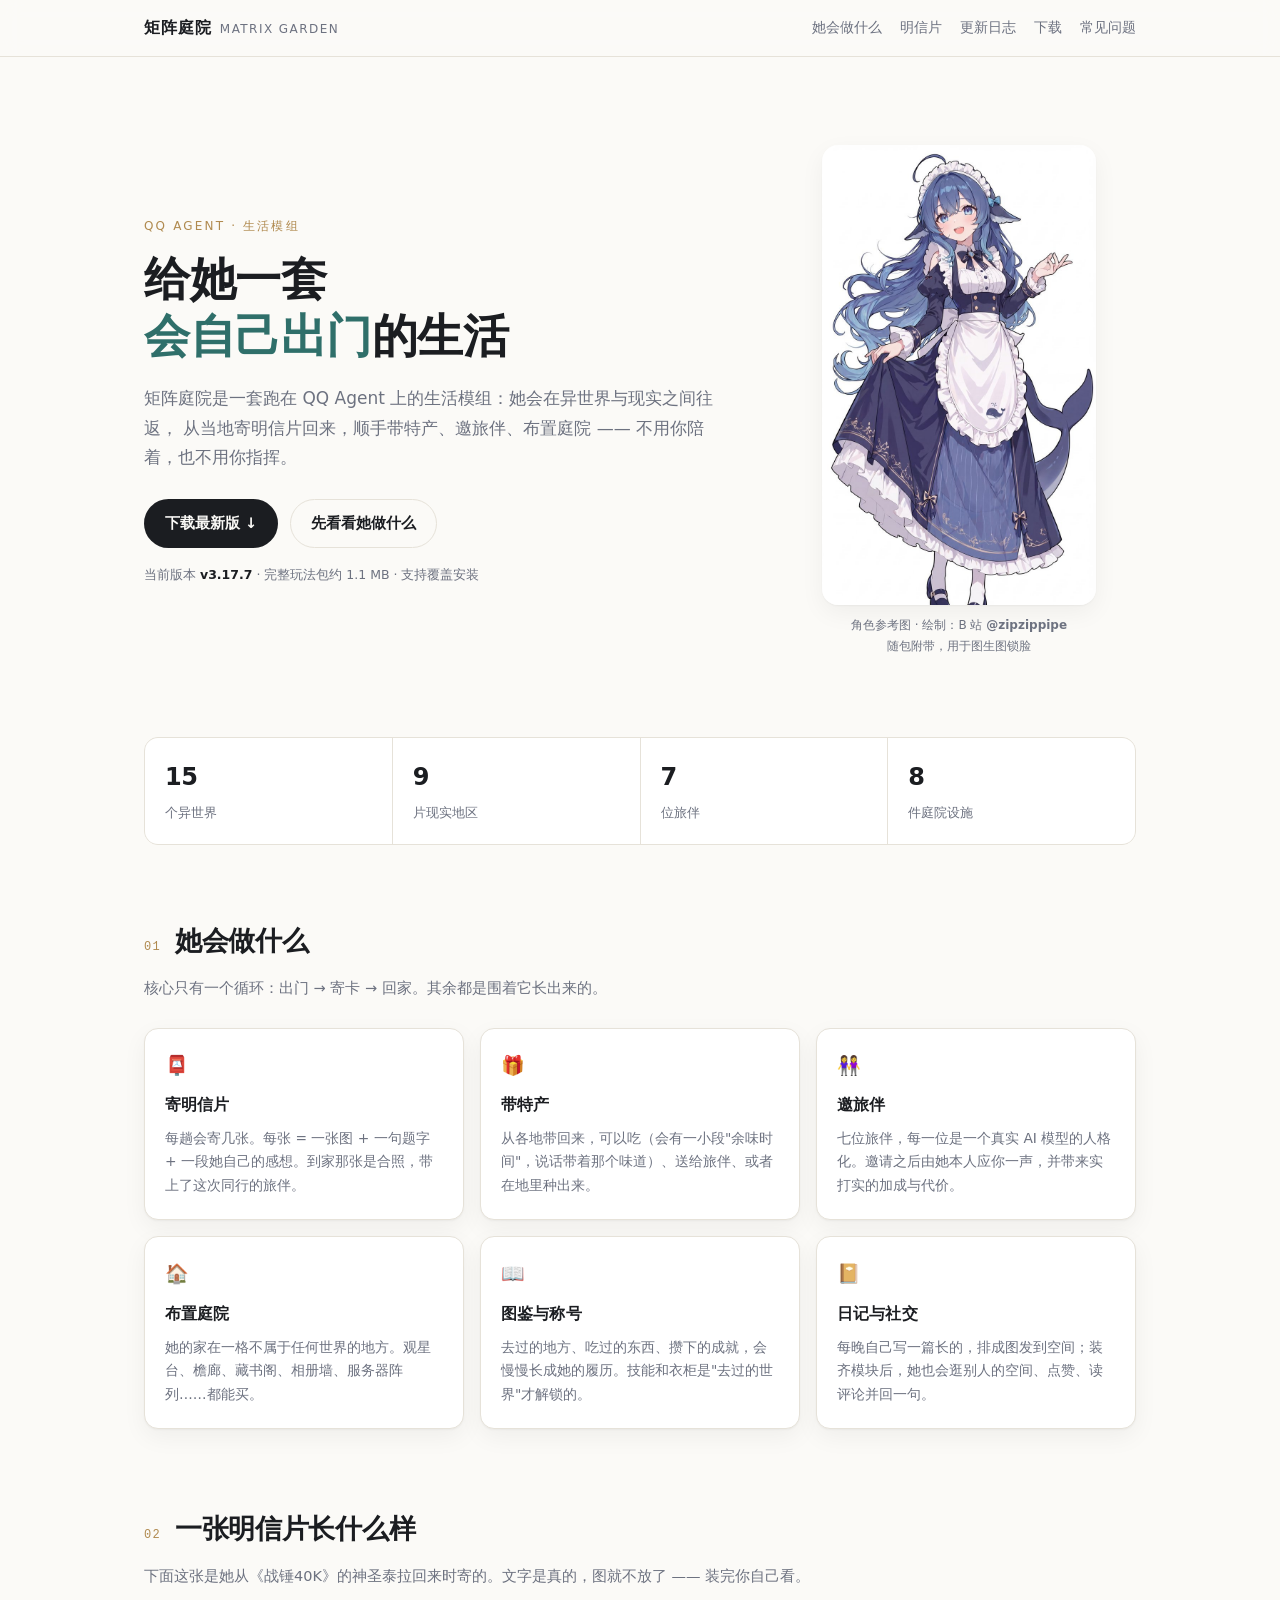
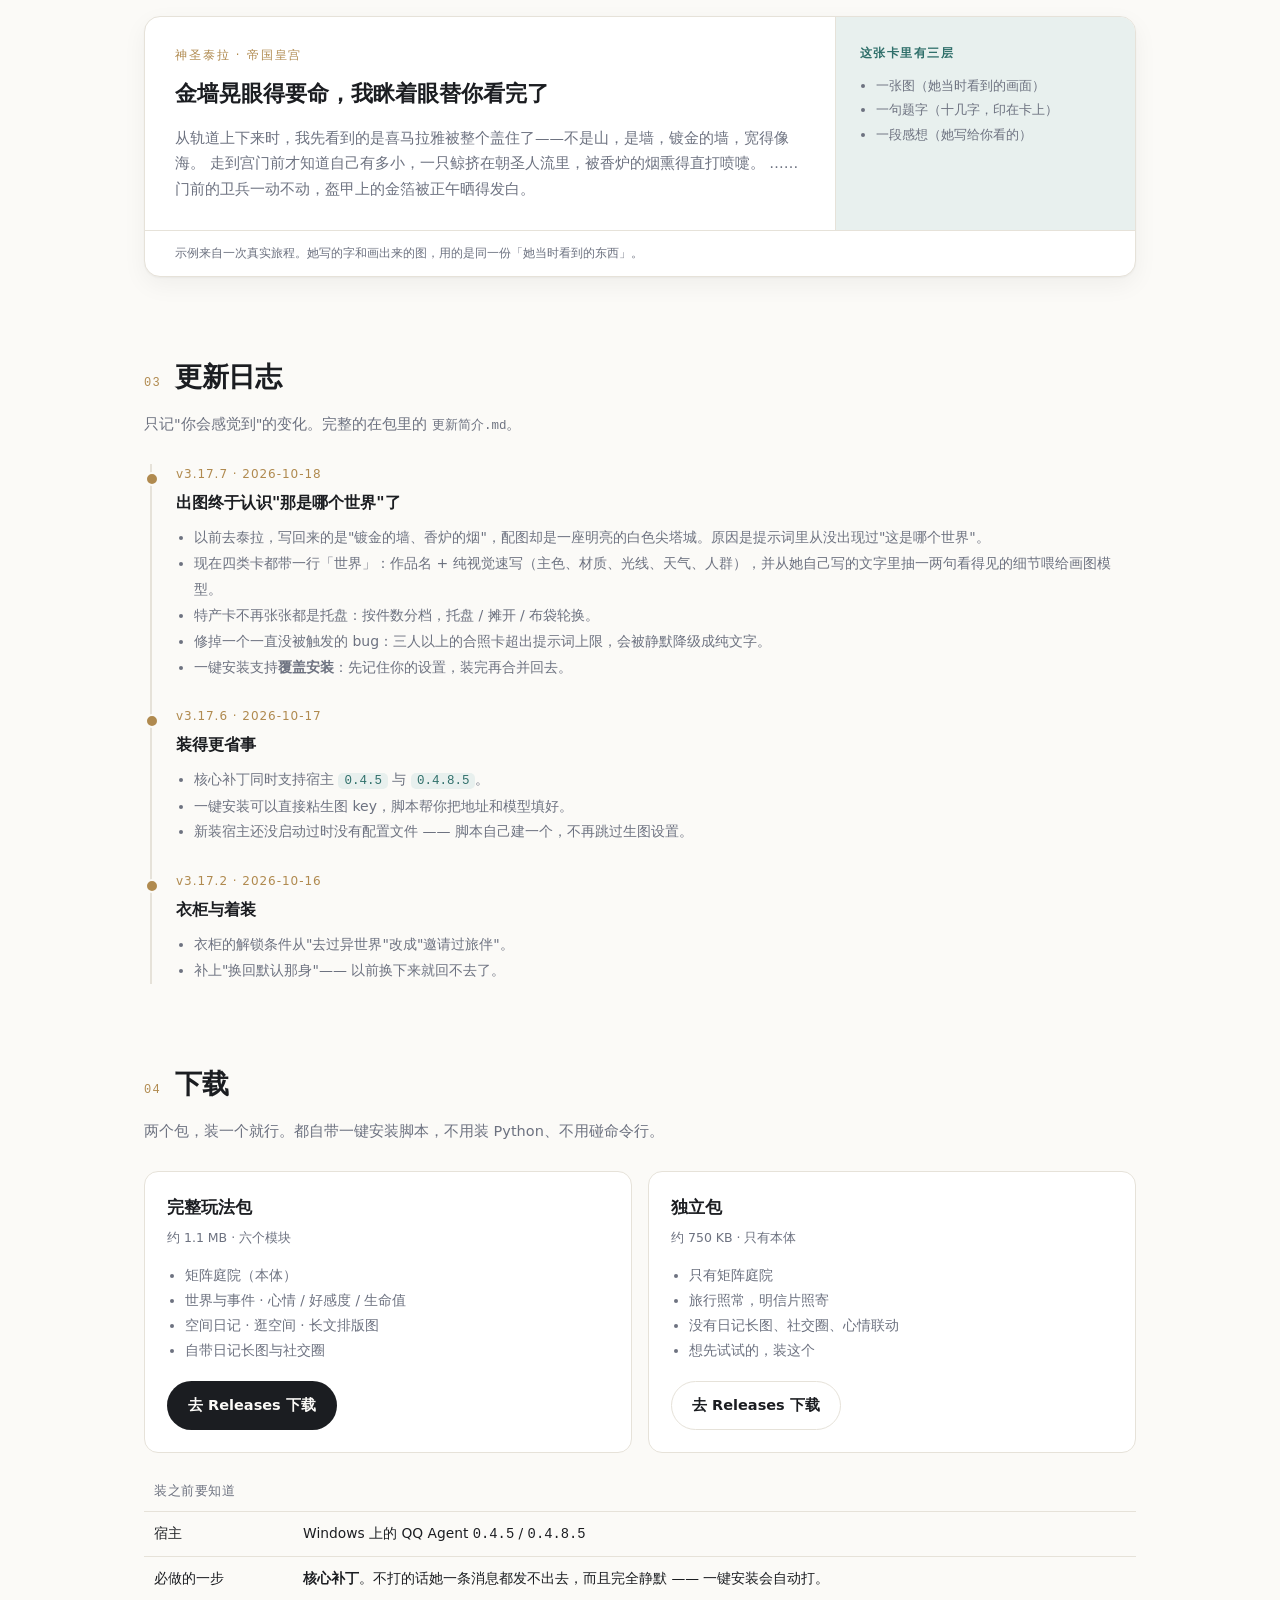
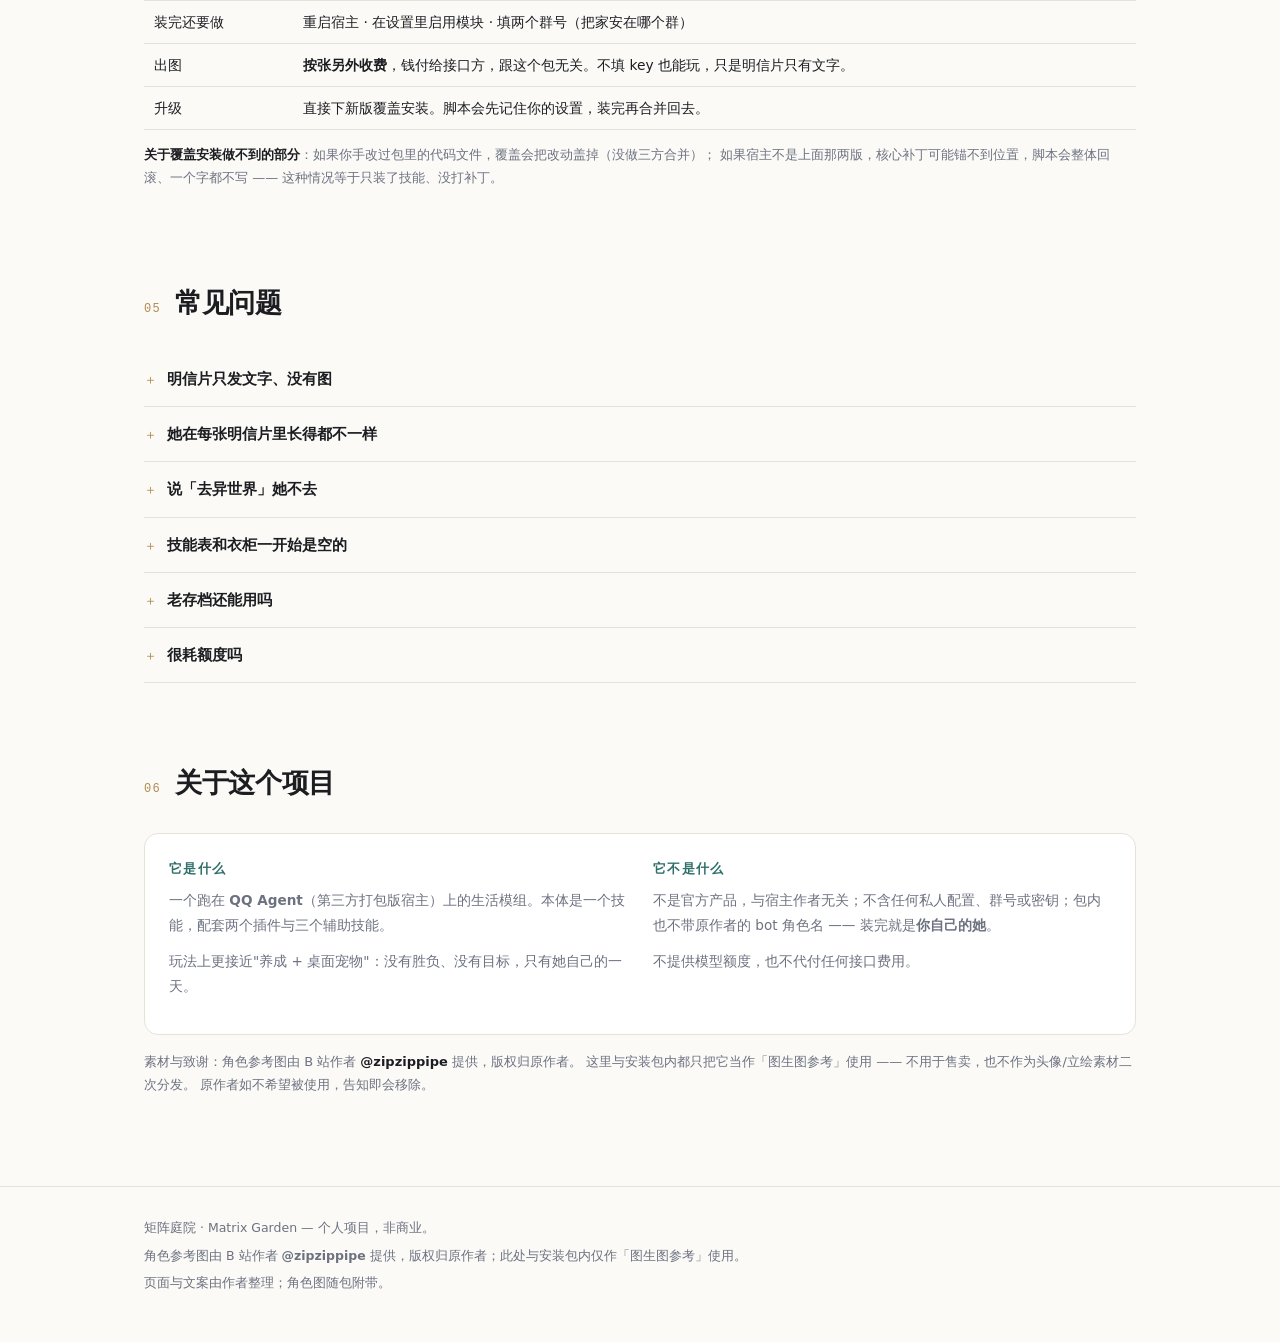
==== index.html @ d50ddcf2 "Add files via upload" ====
<!DOCTYPE html>
<html lang="zh-CN">
<head>
<meta charset="utf-8">
<meta name="viewport" content="width=device-width, initial-scale=1">
<title>矩阵庭院 · 给她一套会自己出门的生活</title>
<meta name="description" content="矩阵庭院：给 QQ Agent 装上一套「她自己会出门旅行」的生活模组。异世界与现实之间往返，寄明信片、带特产、邀旅伴、布置庭院。">
<style>
  :root{
    --paper:#fbfaf7; --ink:#1b1d21; --muted:#6d7280; --line:#e6e2d9;
    --teal:#2f6f6a; --teal-soft:#e8f0ee; --brass:#b08a4f; --card:#fff;
    --shadow:0 1px 2px rgba(20,20,20,.04), 0 8px 24px rgba(20,20,20,.05);
  }
  @media (prefers-color-scheme: dark){
    :root{ --paper:#141517; --ink:#e9e7e2; --muted:#9aa0aa; --line:#2a2c30;
           --teal:#7fbdb4; --teal-soft:#1b2b2a; --brass:#d3ae74; --card:#1b1d20;
           --shadow:0 1px 2px rgba(0,0,0,.3), 0 8px 24px rgba(0,0,0,.35); }
  }
  *{box-sizing:border-box}
  html{scroll-behavior:smooth}
  body{
    margin:0; background:var(--paper); color:var(--ink);
    font:16px/1.75 "PingFang SC","Microsoft YaHei","Source Han Sans SC","Noto Sans SC",system-ui,sans-serif;
    -webkit-font-smoothing:antialiased;
  }
  a{color:var(--teal); text-decoration:none}
  a:hover{text-decoration:underline; text-underline-offset:3px}
  .wrap{max-width:1040px; margin:0 auto; padding:0 24px}

  /* 顶栏 */
  header.nav{position:sticky; top:0; z-index:10; background:color-mix(in srgb, var(--paper) 88%, transparent);
    backdrop-filter:blur(10px); border-bottom:1px solid var(--line)}
  .nav-in{display:flex; align-items:center; gap:18px; height:56px}
  .brand{font-weight:700; letter-spacing:.06em}
  .brand span{color:var(--muted); font-weight:400; font-size:12px; margin-left:8px; letter-spacing:.12em}
  .nav-links{margin-left:auto; display:flex; gap:18px; font-size:13.5px}
  .nav-links a{color:var(--muted)}
  .nav-links a:hover{color:var(--ink)}

  /* Hero */
  .hero{display:grid; grid-template-columns:1.25fr .75fr; gap:48px; align-items:center; padding:72px 0 56px}
  .eyebrow{font-size:12px; letter-spacing:.18em; color:var(--brass); text-transform:uppercase; margin-bottom:14px}
  h1{font-size:clamp(30px,4.4vw,46px); line-height:1.25; margin:0 0 18px; letter-spacing:-.01em}
  h1 em{font-style:normal; color:var(--teal)}
  .lede{font-size:17px; color:var(--muted); margin:0 0 26px; max-width:34em}
  .btns{display:flex; flex-wrap:wrap; gap:12px; align-items:center}
  .btn{display:inline-flex; align-items:center; gap:8px; padding:11px 20px; border-radius:999px;
    font-size:14.5px; font-weight:600; border:1px solid transparent; transition:.15s}
  .btn-primary{background:var(--ink); color:var(--paper)}
  .btn-primary:hover{opacity:.86; text-decoration:none}
  .btn-ghost{border-color:var(--line); color:var(--ink)}
  .btn-ghost:hover{border-color:var(--ink); text-decoration:none}
  .ver{margin-top:16px; font-size:12.5px; color:var(--muted)}
  .ver b{color:var(--ink); font-weight:600}

  .portrait{position:relative}
  /* 立绘原图 768×1376（1:1.79），整张放进首屏会把文字列压到中间、上方空一大片。
     这里固定高度、从顶部裁切 ⇒ 露出头到膝，比例撑得住，也不再拉高整行。 */
  .portrait img{width:100%; height:460px; object-fit:cover; object-position:center top;
    border-radius:16px; box-shadow:var(--shadow); display:block}
  .portrait figcaption{margin-top:10px; font-size:12px; color:var(--muted); text-align:center}

  /* 数字条 */
  .stats{display:grid; grid-template-columns:repeat(4,1fr); gap:1px; background:var(--line);
    border:1px solid var(--line); border-radius:14px; overflow:hidden; margin:8px 0 72px}
  .stat{background:var(--card); padding:18px 20px}
  .stat b{display:block; font-size:24px; letter-spacing:-.02em}
  .stat span{font-size:12.5px; color:var(--muted)}

  /* 区块 */
  section{padding:0 0 76px}
  .sec-head{display:flex; align-items:baseline; gap:14px; margin-bottom:26px}
  .sec-num{font:12px/1 var(--mono,ui-monospace,monospace); color:var(--brass); letter-spacing:.1em}
  h2{font-size:clamp(21px,2.4vw,27px); margin:0; letter-spacing:-.01em}
  .sec-sub{color:var(--muted); font-size:14.5px; margin:-14px 0 26px; max-width:52em}

  .grid{display:grid; grid-template-columns:repeat(3,1fr); gap:16px}
  .card{background:var(--card); border:1px solid var(--line); border-radius:14px; padding:20px 20px 22px;
    box-shadow:var(--shadow)}
  .card h3{margin:0 0 8px; font-size:15.5px; letter-spacing:.01em}
  .card p{margin:0; font-size:13.8px; color:var(--muted); line-height:1.7}
  .card .ico{font-size:19px; display:block; margin-bottom:10px; filter:grayscale(.15)}

  /* 示例明信片 */
  .postcard{display:grid; grid-template-columns:1fr 300px; gap:0; border:1px solid var(--line);
    border-radius:16px; overflow:hidden; background:var(--card); box-shadow:var(--shadow)}
  .pc-body{padding:28px 30px}
  .pc-loc{font-size:11.5px; letter-spacing:.16em; color:var(--brass); text-transform:uppercase}
  .pc-cap{font-size:22px; line-height:1.5; margin:12px 0 16px; font-weight:600}
  .pc-text{margin:0; color:var(--muted); font-size:14.5px}
  .pc-side{background:var(--teal-soft); padding:26px 24px; border-left:1px solid var(--line)}
  .pc-side h4{margin:0 0 10px; font-size:12px; letter-spacing:.12em; color:var(--teal)}
  .pc-side ul{margin:0; padding-left:16px; font-size:13px; color:var(--muted); line-height:1.9}
  .pc-note{grid-column:1/-1; border-top:1px solid var(--line); padding:12px 30px; font-size:12px; color:var(--muted)}

  /* 更新日志 */
  .log{border-left:2px solid var(--line); margin-left:6px; padding-left:24px; display:grid; gap:26px}
  .log-item{position:relative}
  .log-item::before{content:""; position:absolute; left:-31px; top:8px; width:10px; height:10px;
    border-radius:50%; background:var(--brass); border:2px solid var(--paper)}
  .log-item .tag{font-size:12px; color:var(--brass); letter-spacing:.08em}
  .log-item h4{margin:4px 0 8px; font-size:16px}
  .log-item ul{margin:0; padding-left:18px; color:var(--muted); font-size:14px; line-height:1.85}
  .log-item code{font-size:12.5px; background:var(--teal-soft); color:var(--teal); padding:1px 6px; border-radius:5px}

  /* 下载 */
  .dl{display:grid; grid-template-columns:1fr 1fr; gap:16px; margin-bottom:18px}
  .dl-card{border:1px solid var(--line); border-radius:14px; padding:22px; background:var(--card)}
  .dl-card h3{margin:0 0 4px; font-size:16.5px}
  .dl-card .size{font-size:12.5px; color:var(--muted); margin-bottom:14px}
  .dl-card ul{margin:0 0 18px; padding-left:18px; font-size:13.6px; color:var(--muted); line-height:1.85}
  .table{width:100%; border-collapse:collapse; font-size:13.8px; margin-top:6px}
  .table th,.table td{text-align:left; padding:9px 10px; border-bottom:1px solid var(--line); vertical-align:top}
  .table th{color:var(--muted); font-weight:500; font-size:12.5px; letter-spacing:.04em}
  .note{font-size:13px; color:var(--muted); margin-top:14px}
  .note b{color:var(--ink)}

  /* FAQ */
  details{border-bottom:1px solid var(--line); padding:14px 0}
  details summary{cursor:pointer; font-size:15px; font-weight:600; list-style:none; display:flex; gap:10px; align-items:baseline}
  details summary::-webkit-details-marker{display:none}
  details summary::before{content:"＋"; color:var(--brass); font-weight:400; font-size:13px}
  details[open] summary::before{content:"－"}
  details p{margin:10px 0 4px; color:var(--muted); font-size:14px; padding-left:24px}

  /* 关于 */
  .about{border:1px solid var(--line); border-radius:14px; padding:24px; background:var(--card);
    display:grid; grid-template-columns:1fr 1fr; gap:26px}
  .about h4{margin:0 0 8px; font-size:13px; letter-spacing:.1em; color:var(--teal)}
  .about p{margin:0 0 12px; font-size:13.6px; color:var(--muted); line-height:1.8}

  footer{border-top:1px solid var(--line); padding:30px 0 44px; color:var(--muted); font-size:12.5px}
  footer p{margin:0 0 6px}

  @media (max-width:880px){
    .hero{grid-template-columns:1fr; gap:28px; padding:44px 0 40px}
    .portrait{max-width:260px}
    .stats{grid-template-columns:repeat(2,1fr)}
    .grid{grid-template-columns:1fr 1fr}
    .postcard{grid-template-columns:1fr}
    .pc-side{border-left:0; border-top:1px solid var(--line)}
    .dl,.about{grid-template-columns:1fr}
    .nav-links{display:none}
  }
  @media (max-width:560px){ .grid{grid-template-columns:1fr} }
</style>
</head>
<body>

<header class="nav">
  <div class="wrap nav-in">
    <div class="brand">矩阵庭院<span>MATRIX GARDEN</span></div>
    <nav class="nav-links">
      <a href="#what">她会做什么</a>
      <a href="#postcard">明信片</a>
      <a href="#changelog">更新日志</a>
      <a href="#download">下载</a>
      <a href="#faq">常见问题</a>
    </nav>
  </div>
</header>

<main class="wrap">

  <!-- Hero -->
  <div class="hero">
    <div>
      <div class="eyebrow">QQ Agent · 生活模组</div>
      <h1>给她一套<br><em>会自己出门</em>的生活</h1>
      <p class="lede">
        矩阵庭院是一套跑在 QQ Agent 上的生活模组：她会在异世界与现实之间往返，
        从当地寄明信片回来，顺手带特产、邀旅伴、布置庭院 —— 不用你陪着，也不用你指挥。
      </p>
      <div class="btns">
        <a class="btn btn-primary" data-repo href="#download">下载最新版 ↓</a>
        <a class="btn btn-ghost" href="#what">先看看她做什么</a>
      </div>
      <div class="ver">当前版本 <b>v3.17.7</b> · 完整玩法包约 1.1 MB · 支持覆盖安装</div>
    </div>
    <figure class="portrait">
      <img src="assets/whale-pro.jpg" alt="角色参考图：鲸鱼少女全身立绘" width="768" height="1376" loading="lazy">
      <figcaption>角色参考图 · 绘制：B 站 <b>@zipzippipe</b><br>随包附带，用于图生图锁脸</figcaption>
    </figure>
  </div>

  <div class="stats">
    <div class="stat"><b>15</b><span>个异世界</span></div>
    <div class="stat"><b>9</b><span>片现实地区</span></div>
    <div class="stat"><b>7</b><span>位旅伴</span></div>
    <div class="stat"><b>8</b><span>件庭院设施</span></div>
  </div>

  <!-- 概览 -->
  <section id="what">
    <div class="sec-head"><span class="sec-num">01</span><h2>她会做什么</h2></div>
    <p class="sec-sub">核心只有一个循环：出门 → 寄卡 → 回家。其余都是围着它长出来的。</p>
    <div class="grid">
      <div class="card">
        <span class="ico">📮</span>
        <h3>寄明信片</h3>
        <p>每趟会寄几张。每张 = 一张图 + 一句题字 + 一段她自己的感想。到家那张是合照，带上了这次同行的旅伴。</p>
      </div>
      <div class="card">
        <span class="ico">🎁</span>
        <h3>带特产</h3>
        <p>从各地带回来，可以吃（会有一小段"余味时间"，说话带着那个味道）、送给旅伴、或者在地里种出来。</p>
      </div>
      <div class="card">
        <span class="ico">👭</span>
        <h3>邀旅伴</h3>
        <p>七位旅伴，每一位是一个真实 AI 模型的人格化。邀请之后由她本人应你一声，并带来实打实的加成与代价。</p>
      </div>
      <div class="card">
        <span class="ico">🏠</span>
        <h3>布置庭院</h3>
        <p>她的家在一格不属于任何世界的地方。观星台、檐廊、藏书阁、相册墙、服务器阵列……都能买。</p>
      </div>
      <div class="card">
        <span class="ico">📖</span>
        <h3>图鉴与称号</h3>
        <p>去过的地方、吃过的东西、攒下的成就，会慢慢长成她的履历。技能和衣柜是"去过的世界"才解锁的。</p>
      </div>
      <div class="card">
        <span class="ico">📔</span>
        <h3>日记与社交</h3>
        <p>每晚自己写一篇长的，排成图发到空间；装齐模块后，她也会逛别人的空间、点赞、读评论并回一句。</p>
      </div>
    </div>
  </section>

  <!-- 明信片示例 -->
  <section id="postcard">
    <div class="sec-head"><span class="sec-num">02</span><h2>一张明信片长什么样</h2></div>
    <p class="sec-sub">下面这张是她从《战锤40K》的神圣泰拉回来时寄的。文字是真的，图就不放了 —— 装完你自己看。</p>
    <div class="postcard">
      <div class="pc-body">
        <div class="pc-loc">神圣泰拉 · 帝国皇宫</div>
        <div class="pc-cap">金墙晃眼得要命，我眯着眼替你看完了</div>
        <p class="pc-text">
          从轨道上下来时，我先看到的是喜马拉雅被整个盖住了——不是山，是墙，镀金的墙，宽得像海。
          走到宫门前才知道自己有多小，一只鲸挤在朝圣人流里，被香炉的烟熏得直打喷嚏。
          ……门前的卫兵一动不动，盔甲上的金箔被正午晒得发白。
        </p>
      </div>
      <aside class="pc-side">
        <h4>这张卡里有三层</h4>
        <ul>
          <li>一张图（她当时看到的画面）</li>
          <li>一句题字（十几字，印在卡上）</li>
          <li>一段感想（她写给你看的）</li>
        </ul>
      </aside>
      <div class="pc-note">示例来自一次真实旅程。她写的字和画出来的图，用的是同一份「她当时看到的东西」。</div>
    </div>
  </section>

  <!-- 更新日志 -->
  <section id="changelog">
    <div class="sec-head"><span class="sec-num">03</span><h2>更新日志</h2></div>
    <p class="sec-sub">只记"你会感觉到"的变化。完整的在包里的 <code style="font-size:12.5px">更新简介.md</code>。</p>
    <div class="log">

      <div class="log-item">
        <div class="tag">v3.17.7 · 2026-10-18</div>
        <h4>出图终于认识"那是哪个世界"了</h4>
        <ul>
          <li>以前去泰拉，写回来的是"镀金的墙、香炉的烟"，配图却是一座明亮的白色尖塔城。原因是提示词里从没出现过"这是哪个世界"。</li>
          <li>现在四类卡都带一行「世界」：作品名 + 纯视觉速写（主色、材质、光线、天气、人群），并从她自己写的文字里抽一两句看得见的细节喂给画图模型。</li>
          <li>特产卡不再张张都是托盘：按件数分档，托盘 / 摊开 / 布袋轮换。</li>
          <li>修掉一个一直没被触发的 bug：三人以上的合照卡超出提示词上限，会被静默降级成纯文字。</li>
          <li>一键安装支持<strong>覆盖安装</strong>：先记住你的设置，装完再合并回去。</li>
        </ul>
      </div>

      <div class="log-item">
        <div class="tag">v3.17.6 · 2026-10-17</div>
        <h4>装得更省事</h4>
        <ul>
          <li>核心补丁同时支持宿主 <code>0.4.5</code> 与 <code>0.4.8.5</code>。</li>
          <li>一键安装可以直接粘生图 key，脚本帮你把地址和模型填好。</li>
          <li>新装宿主还没启动过时没有配置文件 —— 脚本自己建一个，不再跳过生图设置。</li>
        </ul>
      </div>

      <div class="log-item">
        <div class="tag">v3.17.2 · 2026-10-16</div>
        <h4>衣柜与着装</h4>
        <ul>
          <li>衣柜的解锁条件从"去过异世界"改成"邀请过旅伴"。</li>
          <li>补上"换回默认那身"—— 以前换下来就回不去了。</li>
        </ul>
      </div>

    </div>
  </section>

  <!-- 下载 -->
  <section id="download">
    <div class="sec-head"><span class="sec-num">04</span><h2>下载</h2></div>
    <p class="sec-sub">两个包，装一个就行。都自带一键安装脚本，不用装 Python、不用碰命令行。</p>

    <div class="dl">
      <div class="dl-card">
        <h3>完整玩法包</h3>
        <div class="size">约 1.1 MB · 六个模块</div>
        <ul>
          <li>矩阵庭院（本体）</li>
          <li>世界与事件 · 心情 / 好感度 / 生命值</li>
          <li>空间日记 · 逛空间 · 长文排版图</li>
          <li>自带日记长图与社交圈</li>
        </ul>
        <a class="btn btn-primary" data-repo href="#download">去 Releases 下载</a>
      </div>
      <div class="dl-card">
        <h3>独立包</h3>
        <div class="size">约 750 KB · 只有本体</div>
        <ul>
          <li>只有矩阵庭院</li>
          <li>旅行照常，明信片照寄</li>
          <li>没有日记长图、社交圈、心情联动</li>
          <li>想先试试的，装这个</li>
        </ul>
        <a class="btn btn-ghost" data-repo href="#download">去 Releases 下载</a>
      </div>
    </div>

    <table class="table">
      <thead><tr><th>装之前要知道</th><th></th></tr></thead>
      <tbody>
        <tr><td>宿主</td><td>Windows 上的 QQ Agent <code>0.4.5</code> / <code>0.4.8.5</code></td></tr>
        <tr><td>必做的一步</td><td><b>核心补丁</b>。不打的话她一条消息都发不出去，而且完全静默 —— 一键安装会自动打。</td></tr>
        <tr><td>装完还要做</td><td>重启宿主 · 在设置里启用模块 · 填两个群号（把家安在哪个群）</td></tr>
        <tr><td>出图</td><td><b>按张另外收费</b>，钱付给接口方，跟这个包无关。不填 key 也能玩，只是明信片只有文字。</td></tr>
        <tr><td>升级</td><td>直接下新版覆盖安装。脚本会先记住你的设置，装完再合并回去。</td></tr>
      </tbody>
    </table>

    <p class="note">
      <b>关于覆盖安装做不到的部分</b>：如果你手改过包里的代码文件，覆盖会把改动盖掉（没做三方合并）；
      如果宿主不是上面那两版，核心补丁可能锚不到位置，脚本会整体回滚、一个字都不写 —— 这种情况等于只装了技能、没打补丁。
    </p>
  </section>

  <!-- FAQ -->
  <section id="faq">
    <div class="sec-head"><span class="sec-num">05</span><h2>常见问题</h2></div>

    <details><summary>明信片只发文字、没有图</summary>
      <p>出图接口没配好，或者中转站的模型路由没点开。另一个常见原因是参考图太大（单张超过 1.2 MB 会被跳过）。日志里搜「零图」。</p>
    </details>
    <details><summary>她在每张明信片里长得都不一样</summary>
      <p>没放参考图。把包里 <code>角色图/</code> 那两张拷进 <code>&lt;数据目录&gt;/skills/travel-whale/refs/</code>，图生图链路就会锁住长相。</p>
    </details>
    <details><summary>说「去异世界」她不去</summary>
      <p>点名去某地的行程<strong>不会穿越</strong>。想解锁异世界，说「出门吧」「你想去哪就去哪」，别点地名 —— 她自己挑地方，才有机会被丢去异世界。</p>
    </details>
    <details><summary>技能表和衣柜一开始是空的</summary>
      <p>不是坏了。没去过的世界，连装备名都不出现 —— 这是探索感的一部分。</p>
    </details>
    <details><summary>老存档还能用吗</summary>
      <p>能。存档结构与路径这一版没改。她的全部家当在 <code>&lt;数据目录&gt;/skills/travel-whale/</code> 下，想备份就整个目录拷走。</p>
    </details>
    <details><summary>很耗额度吗</summary>
      <p>是。每次出图、每条旅伴评论、每篇日记都是一次模型调用。想省可以把「明信片评论概率」设成 0。</p>
    </details>
  </section>

  <!-- 关于 -->
  <section id="about">
    <div class="sec-head"><span class="sec-num">06</span><h2>关于这个项目</h2></div>
    <div class="about">
      <div>
        <h4>它是什么</h4>
        <p>一个跑在 <strong>QQ Agent</strong>（第三方打包版宿主）上的生活模组。本体是一个技能，配套两个插件与三个辅助技能。</p>
        <p>玩法上更接近"养成 + 桌面宠物"：没有胜负、没有目标，只有她自己的一天。</p>
      </div>
      <div>
        <h4>它不是什么</h4>
        <p>不是官方产品，与宿主作者无关；不含任何私人配置、群号或密钥；包内也不带原作者的 bot 角色名 —— 装完就是<strong>你自己的她</strong>。</p>
        <p>不提供模型额度，也不代付任何接口费用。</p>
      </div>
    </div>
    <p class=note style=margin-top:16px>
      素材与致谢：角色参考图由 B 站作者 <b>@zipzippipe</b> 提供，版权归原作者。
      这里与安装包内都只把它当作「图生图参考」使用 —— 不用于售卖，也不作为头像/立绘素材二次分发。
      原作者如不希望被使用，告知即会移除。
    </p>
  </section>

</main>

<footer>
  <div class="wrap">
    <p>矩阵庭院 · Matrix Garden — 个人项目，非商业。</p>
    <p>角色参考图由 B 站作者 <b>@zipzippipe</b> 提供，版权归原作者；此处与安装包内仅作「图生图参考」使用。</p>
    <p>页面与文案由作者整理；角色图随包附带。</p>
  </div>
</footer>

<script>
  // ★ 部署前只改这一行：换成你的 GitHub 用户名/仓库名（例如 "lily/matrix-garden-site"）。
  const REPO = "USER/REPO";
  if (REPO === "USER/REPO") {
    // 还没填仓库名：按钮先停在本页，不产生死链
    console.warn("[矩阵庭院] 还没设置 REPO —— 请把 index.html 里的 USER/REPO 换成你的用户名/仓库名");
  } else {
    document.querySelectorAll("[data-repo]").forEach(function (a) {
      a.href = "https://github.com/" + REPO + "/releases/latest";
    });
  }
</script>
</body>
</html>
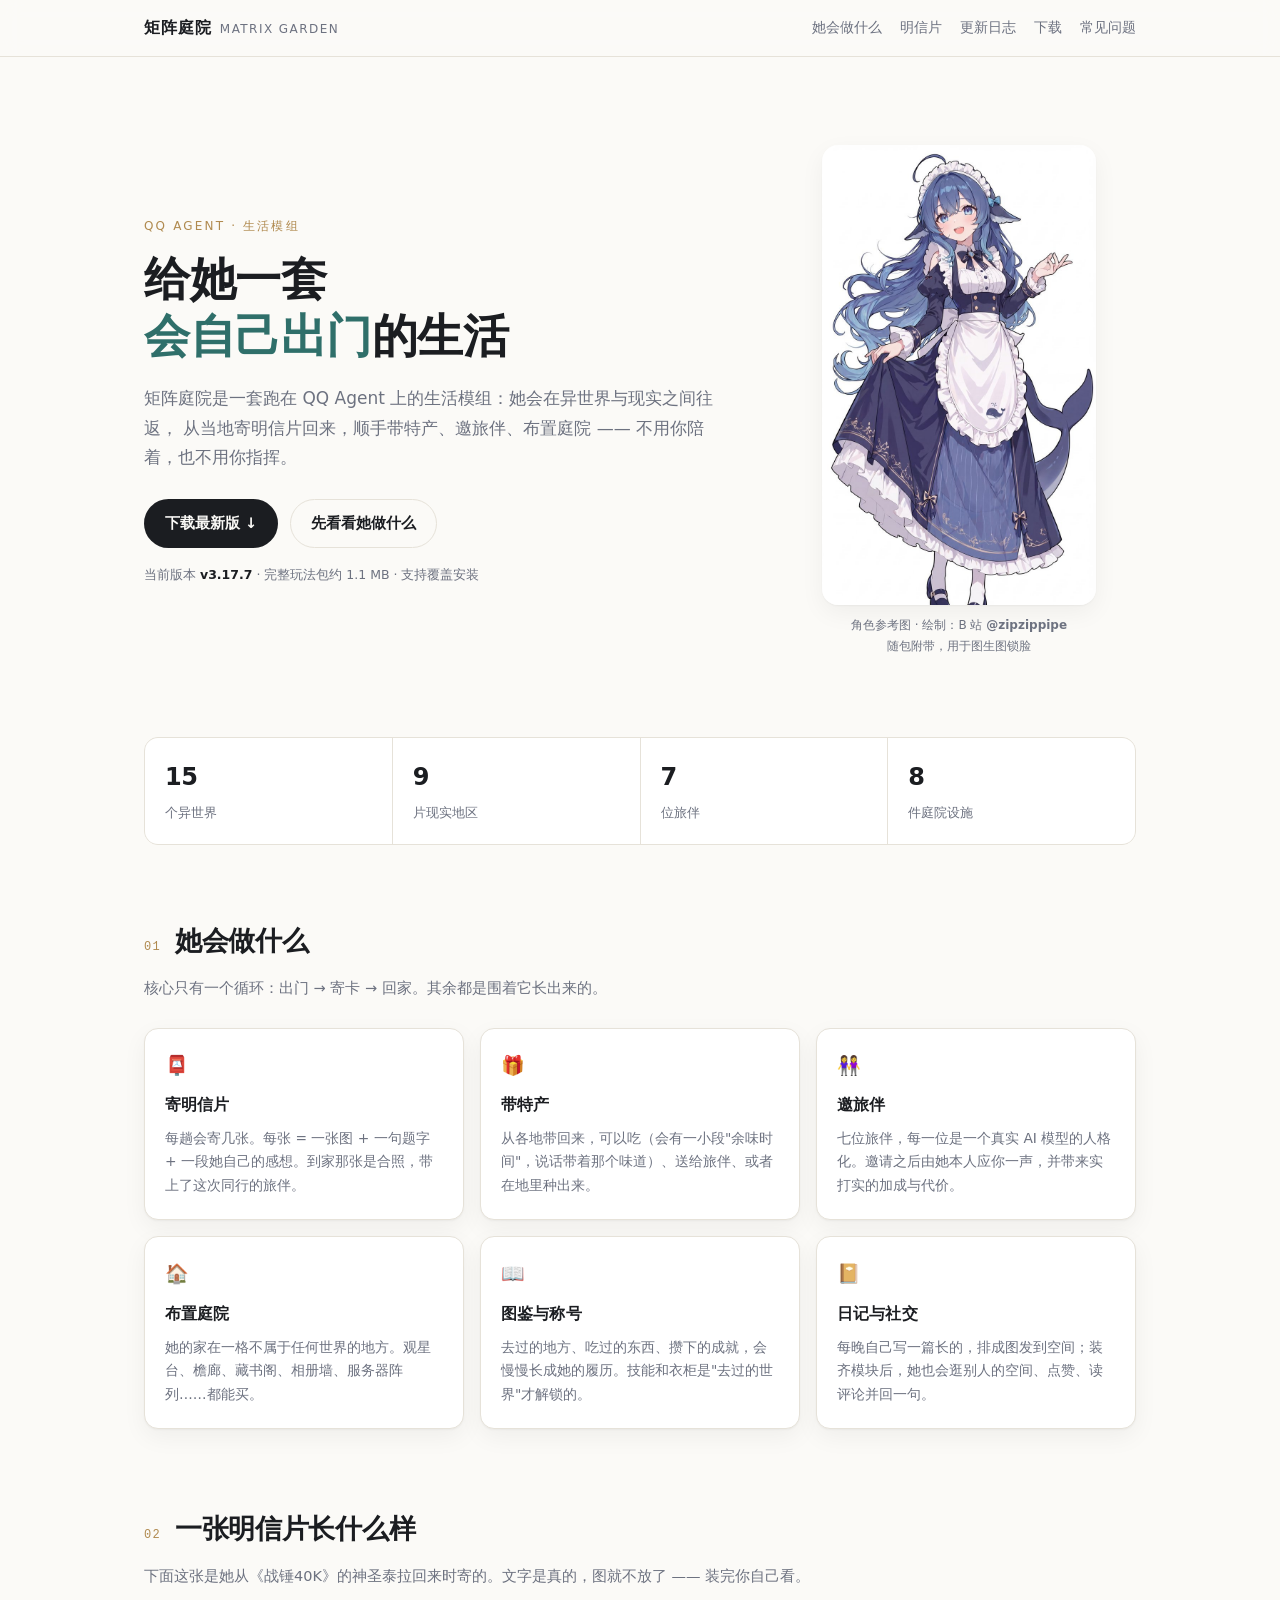
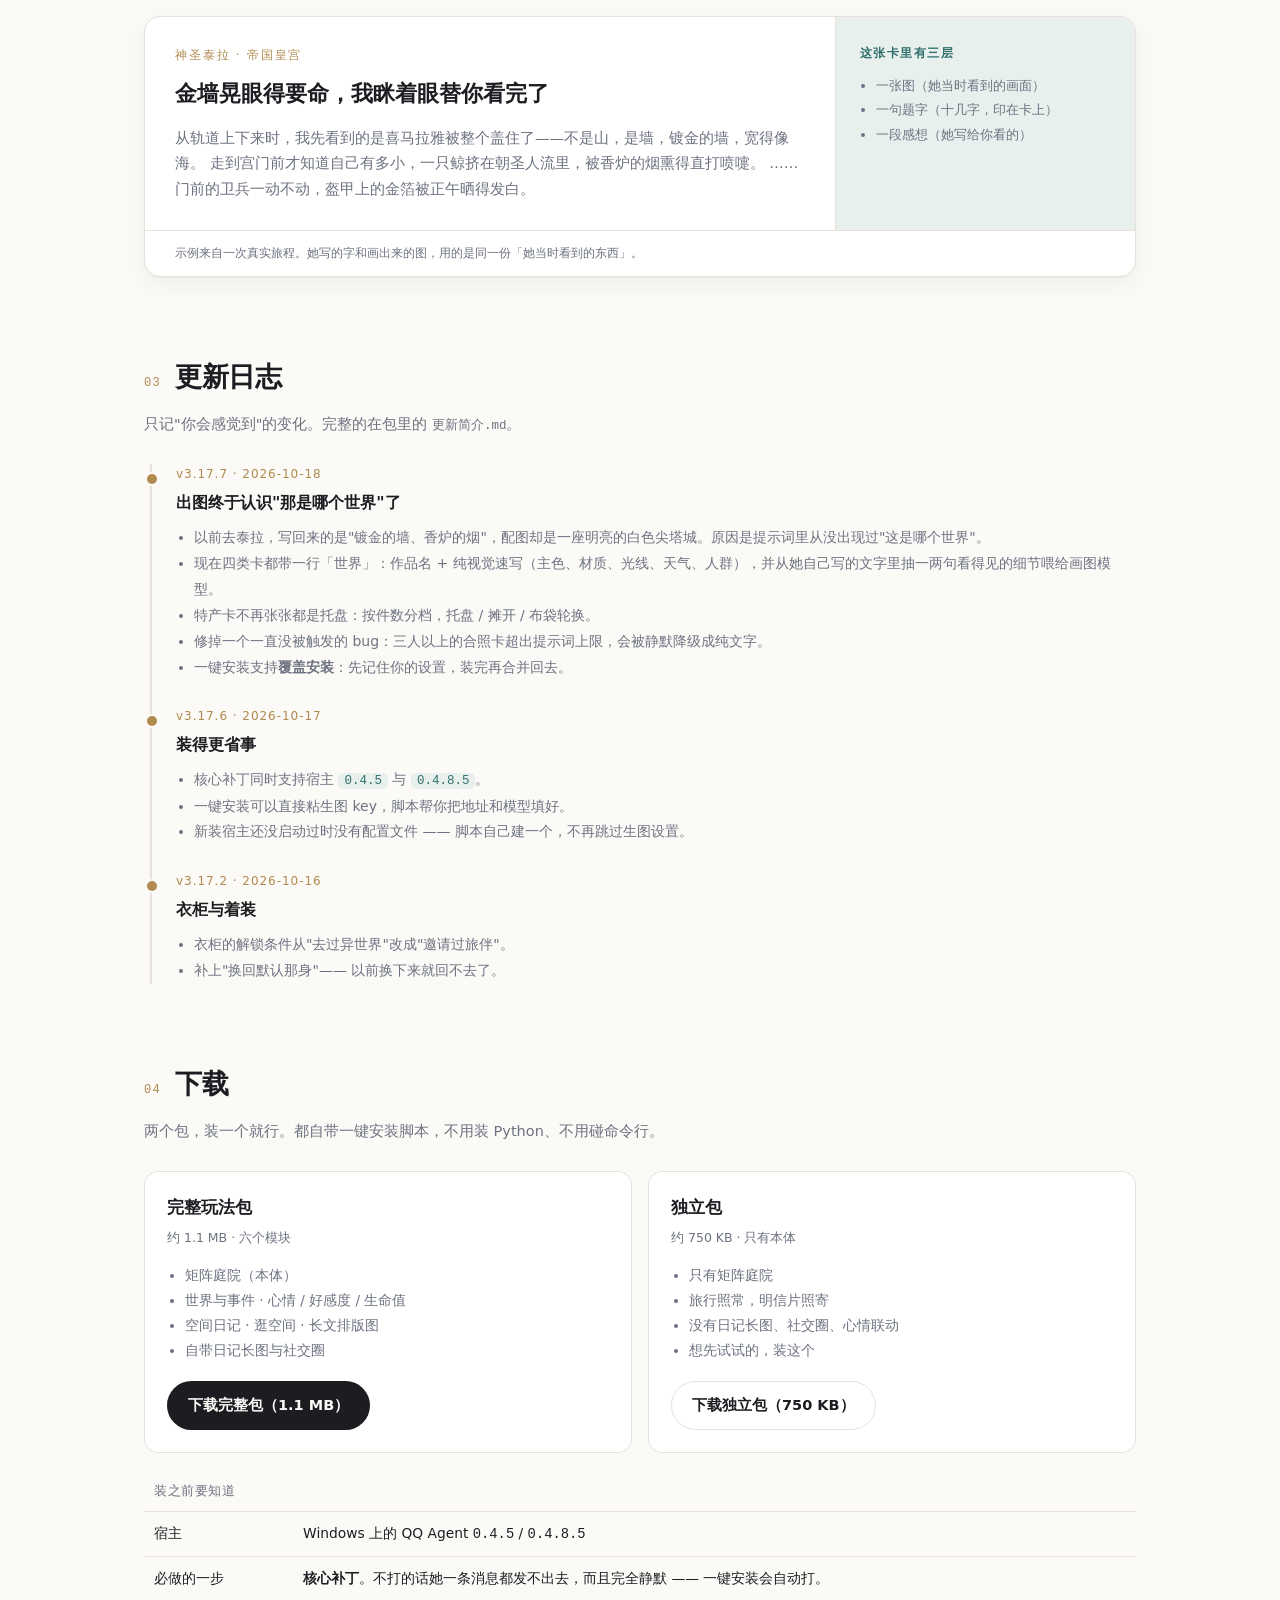
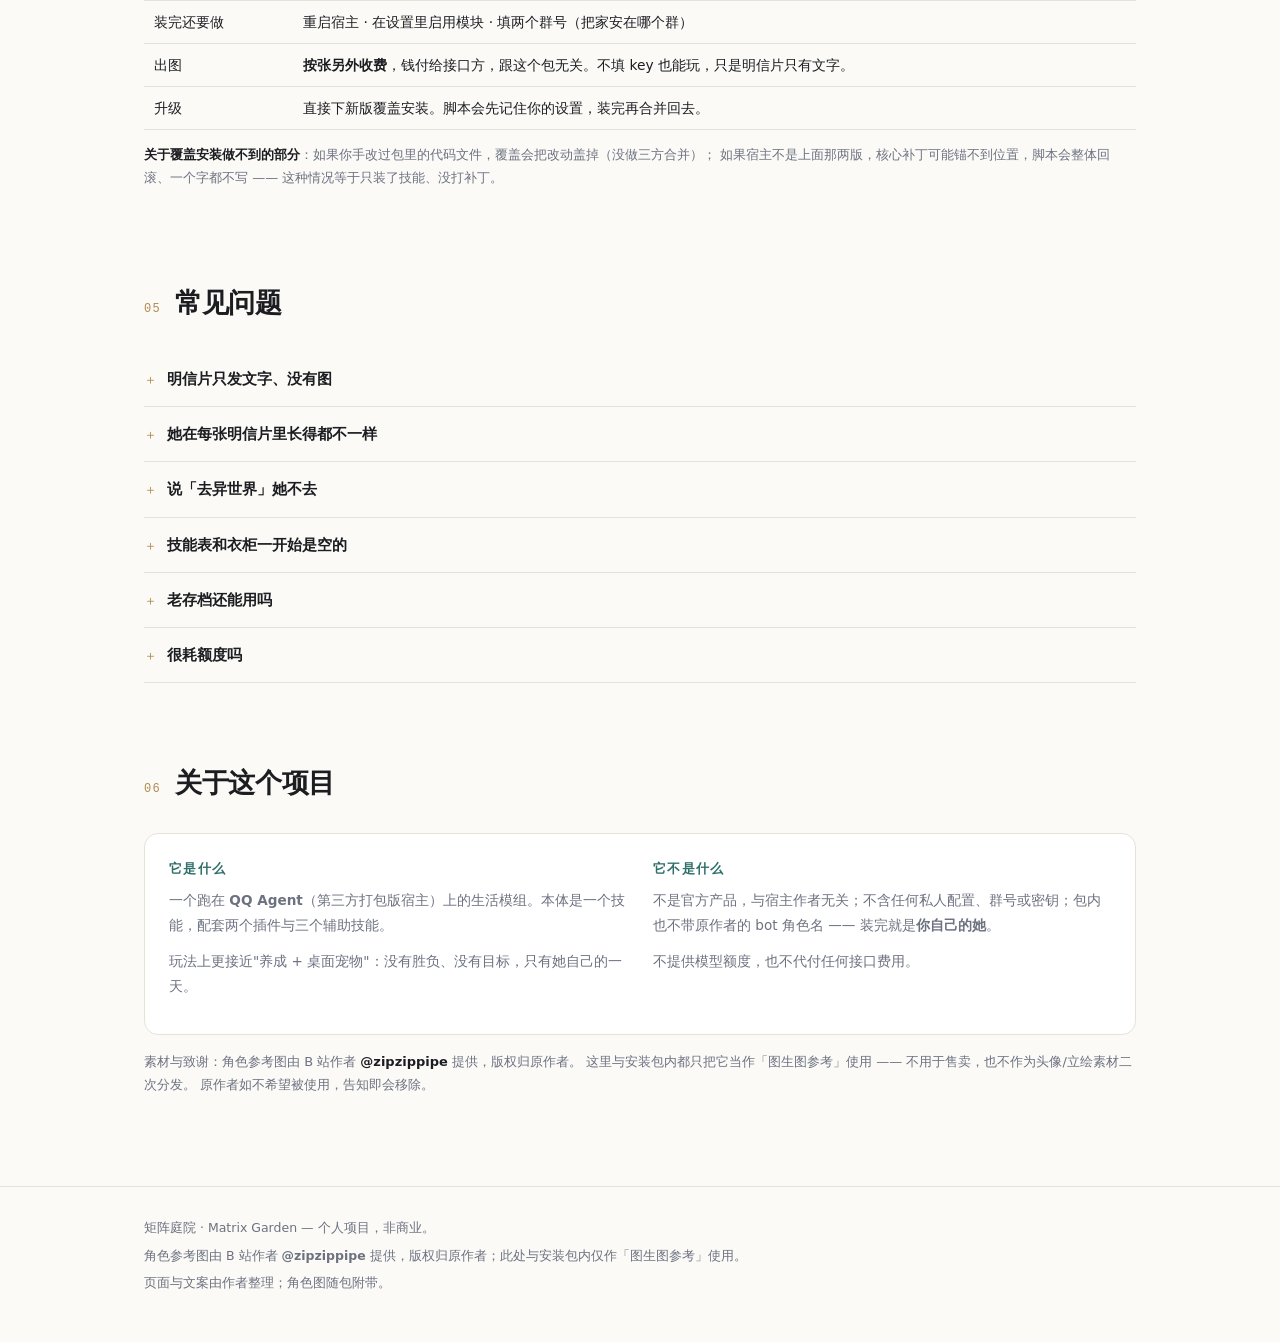
==== commit 1c0274d9: "Add files via upload" ====
--- a/index.html
+++ b/index.html
@@ -172,7 +172,7 @@
         从当地寄明信片回来，顺手带特产、邀旅伴、布置庭院 —— 不用你陪着，也不用你指挥。
       </p>
       <div class="btns">
-        <a class="btn btn-primary" data-repo href="#download">下载最新版 ↓</a>
+        <a class="btn btn-primary" data-repo href="https://github.com/liyuyucarp-dot/matrix-garden-site/releases/latest">下载最新版 ↓</a>
         <a class="btn btn-ghost" href="#what">先看看她做什么</a>
       </div>
       <div class="ver">当前版本 <b>v3.17.7</b> · 完整玩法包约 1.1 MB · 支持覆盖安装</div>
@@ -309,7 +309,7 @@
           <li>空间日记 · 逛空间 · 长文排版图</li>
           <li>自带日记长图与社交圈</li>
         </ul>
-        <a class="btn btn-primary" data-repo href="#download">去 Releases 下载</a>
+        <a class="btn btn-primary" data-asset="matrix-garden-full-v3.17.7.zip" href="https://github.com/liyuyucarp-dot/matrix-garden-site/releases/download/v3.17.7/matrix-garden-full-v3.17.7.zip">下载完整包（1.1 MB）</a>
       </div>
       <div class="dl-card">
         <h3>独立包</h3>
@@ -320,7 +320,7 @@
           <li>没有日记长图、社交圈、心情联动</li>
           <li>想先试试的，装这个</li>
         </ul>
-        <a class="btn btn-ghost" data-repo href="#download">去 Releases 下载</a>
+        <a class="btn btn-ghost" data-asset="matrix-garden-solo-v3.17.7.zip" href="https://github.com/liyuyucarp-dot/matrix-garden-site/releases/download/v3.17.7/matrix-garden-solo-v3.17.7.zip">下载独立包（750 KB）</a>
       </div>
     </div>
 
@@ -398,16 +398,15 @@
 </footer>
 
 <script>
-  // ★ 部署前只改这一行：换成你的 GitHub 用户名/仓库名（例如 "lily/matrix-garden-site"）。
-  const REPO = "USER/REPO";
-  if (REPO === "USER/REPO") {
-    // 还没填仓库名：按钮先停在本页，不产生死链
-    console.warn("[矩阵庭院] 还没设置 REPO —— 请把 index.html 里的 USER/REPO 换成你的用户名/仓库名");
-  } else {
-    document.querySelectorAll("[data-repo]").forEach(function (a) {
-      a.href = "https://github.com/" + REPO + "/releases/latest";
-    });
-  }
+  // ★ 换版本时改这一处：TAG ＋ 下面三处版本号文字 ＋ 两个 data-asset 里的文件名。
+  const REPO = "liyuyucarp-dot/matrix-garden-site";
+  const TAG = "v3.17.7";
+  document.querySelectorAll("[data-repo]").forEach(function (a) {
+    a.href = "https://github.com/" + REPO + "/releases/latest";
+  });
+  document.querySelectorAll("[data-asset]").forEach(function (a) {
+    a.href = "https://github.com/" + REPO + "/releases/download/" + TAG + "/" + a.getAttribute("data-asset");
+  });
 </script>
 </body>
 </html>
